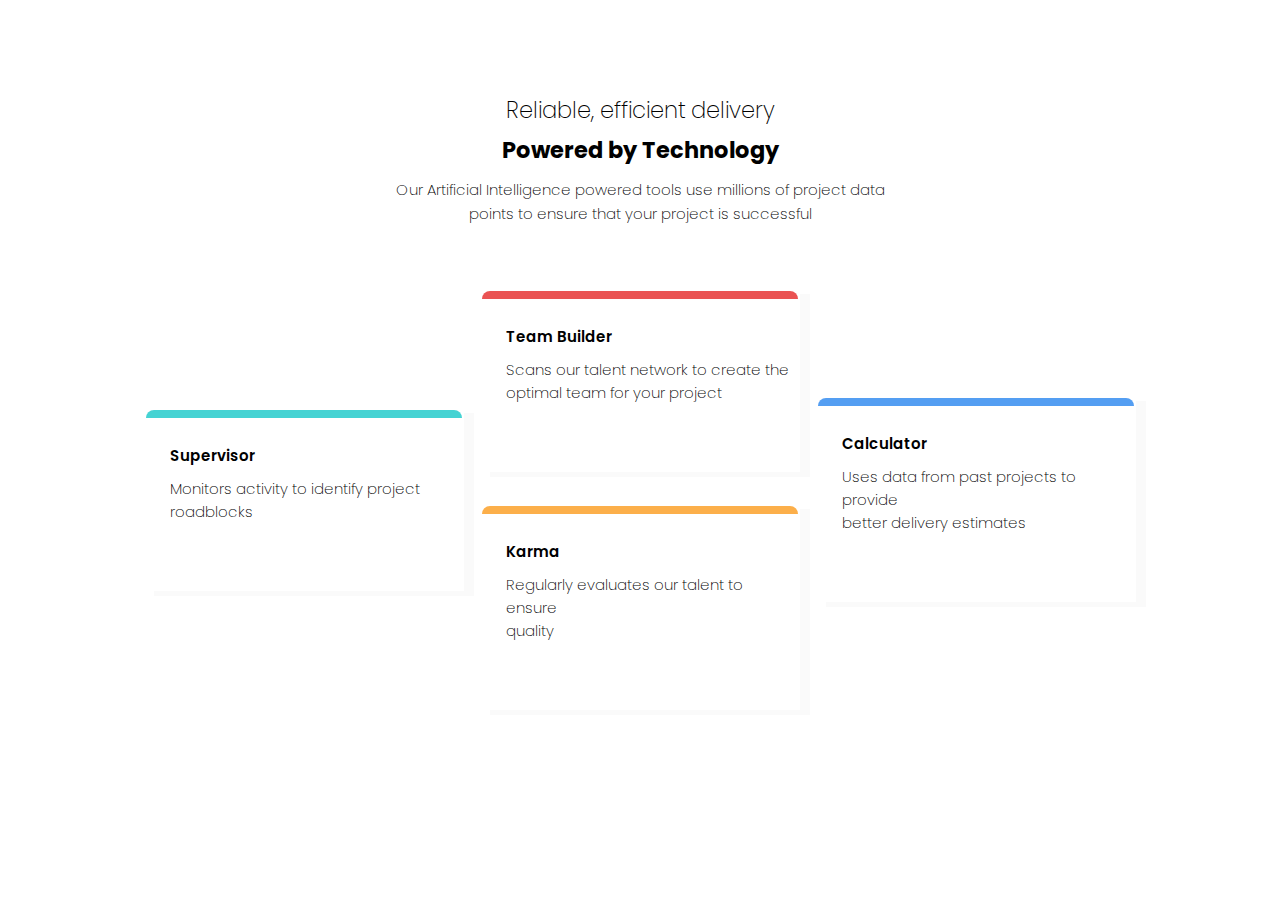
==== index.html @ 8b153cf7 "Update and rename main.html to index.html" ====
<!DOCTYPE html>
<html lang="en">
<head>
    <meta charset="UTF-8">
    <meta name="viewport" content="width=device-width, initial-scale=1.0">
    <link rel="stylesheet" href="style.css">
    <link rel="preconnect" href="https://fonts.googleapis.com">
    <link rel="preconnect" href="https://fonts.gstatic.com" crossorigin>
    <link href="https://fonts.googleapis.com/css2?family=Poppins:wght@200;400;600&display=swap" rel="stylesheet">
    <title>4 card selector</title>
</head>
<body>
    <div class="mainwrapper">

        <header>

            <div class="headerwrap">

                <h2 style="font-weight: 200;">  Reliable, efficient delivery</h2>
                <h2>  Powered by Technology</h2>
                <p> Our Artificial Intelligence powered tools use millions of project data <br> points 
                    to ensure that your project is successful</p>

            </div>

        </header>

        <main>
            <div class="mainwrap">

                <div class="item1">
                    <table class="supervisor">
                        <tr>
                            <td class="top1">

                            </td>
                        </tr>

                        <tr>
                            <td class="title">
                                Supervisor
                            </td>
                        </tr>

                        <tr>
                            <td class="txt">
                                Monitors activity to identify project <br> roadblocks
                            </td>
                        </tr>

                        <tr>
                            <td class="icon">
                                <img src="images/icon-supervisor.svg" alt="">
                            </td>
                        </tr>
                    </table>
                </div>

                <div class="item2">

                    <table class="teambuilder">
                        <tr>
                            <td class="top2">

                            </td>
                        </tr>

                        <tr>
                            <td class="title">
                                Team Builder
                            </td>
                        </tr>

                        <tr>
                            <td class="txt">
                                Scans our talent network to create the <br> optimal team for your project
                            </td>
                        </tr>

                        <tr>
                            <td class="icon">
                                <img src="images/icon-team-builder.svg" alt="">
                            </td>
                        </tr>
                    </table>

                    <table class="karma">
                        <tr>
                            <td class="top3">

                            </td>
                        </tr>

                        <tr>
                            <td class="title">
                                Karma
                            </td>
                        </tr>

                        <tr>
                            <td class="txt">
                                Regularly evaluates our talent to ensure <br> quality
                            </td>
                        </tr>

                        <tr>
                            <td class="icon">
                                <img src="images/icon-karma.svg" alt="">
                            </td>
                        </tr>

                    </table>

                </div>

                <div class="item3">

                    <table class="Calculator">

                        <tr>
                            <td class="top4">

                            </td>
                        </tr>

                        <tr>
                            <td class="title">
                                Calculator
                            </td>
                        </tr>

                        <tr>
                            <td class="txt">
                                Uses data from past projects to provide <br> better delivery estimates
                            </td>
                        </tr>

                        <tr>
                            <td class="icon">
                                <img src="images/icon-calculator.svg" alt="">
                            </td>
                        </tr>

                    </table>

                </div>
            </div>
        </main>





    </div>
</body>
</html>
---- style.css ----
* {
    margin: 0;
    padding: 0;
    box-sizing: border-box;
}

body {

    width: 100%;
    height: 100%;
    /* border: red 5px solid; */
    padding: 0.2rem;
    font-family: 'Poppins', sans-serif;
    font-size: 15px;

}

table {

    width: 100%;
    box-shadow: 10px 5px hsl(0, 0%, 98%);

}
.mainwrapper {

    /* border: blue 5px solid; */
    padding: 0.2rem;
    margin-top: 5rem;

}

.headerwrap {
    /* border: pink 5px solid; */
    text-align: center;
    padding: 0.2rem
}

.headerwrap h2{
    padding: 0.2rem;
}

.headerwrap p {
    padding: 0.5rem 0 3rem 0;
    line-height: 1.5rem;
    font-weight: 200;
}

main {

    display: flex;
    justify-content: center;
    
}

.mainwrap {
    /* border: green 5px solid; */
    display: flex;
    padding: 0.2rem;
    width: 80%;
    justify-content: center;
    align-items: center;
}

.item1, .item2, .item3 {
    /* border: black 5px solid; */
    width: 100%;
    padding: 0.5rem;
}

.karma {
    margin-top: 2rem;
}



.top1,
.top2,
.top3,
.top4 {

    height: 0.5rem;
    border-radius: 1rem 1rem 0 0;

}

.top1 {
    background-color: hsl(180, 62%, 55%);
}

.top2 {
    background-color: hsl(0, 78%, 62%);
}

.top3 {
    background-color: hsl(34, 97%, 64%);

}

.top4 {
    background-color: hsl(212, 86%, 64%);

}



.title {
    padding: 1.5rem 0 0.5rem 1.5rem;
    font-weight: 600;
}

.txt {
    font-weight: 200;
    padding: 0 0 0 1.5rem;
}

.icon {
    display: flex;
    justify-content: end;
    padding: 2rem;
}

@media (max-width:476px) {

    .mainwrap {
        display: block;
    }
}
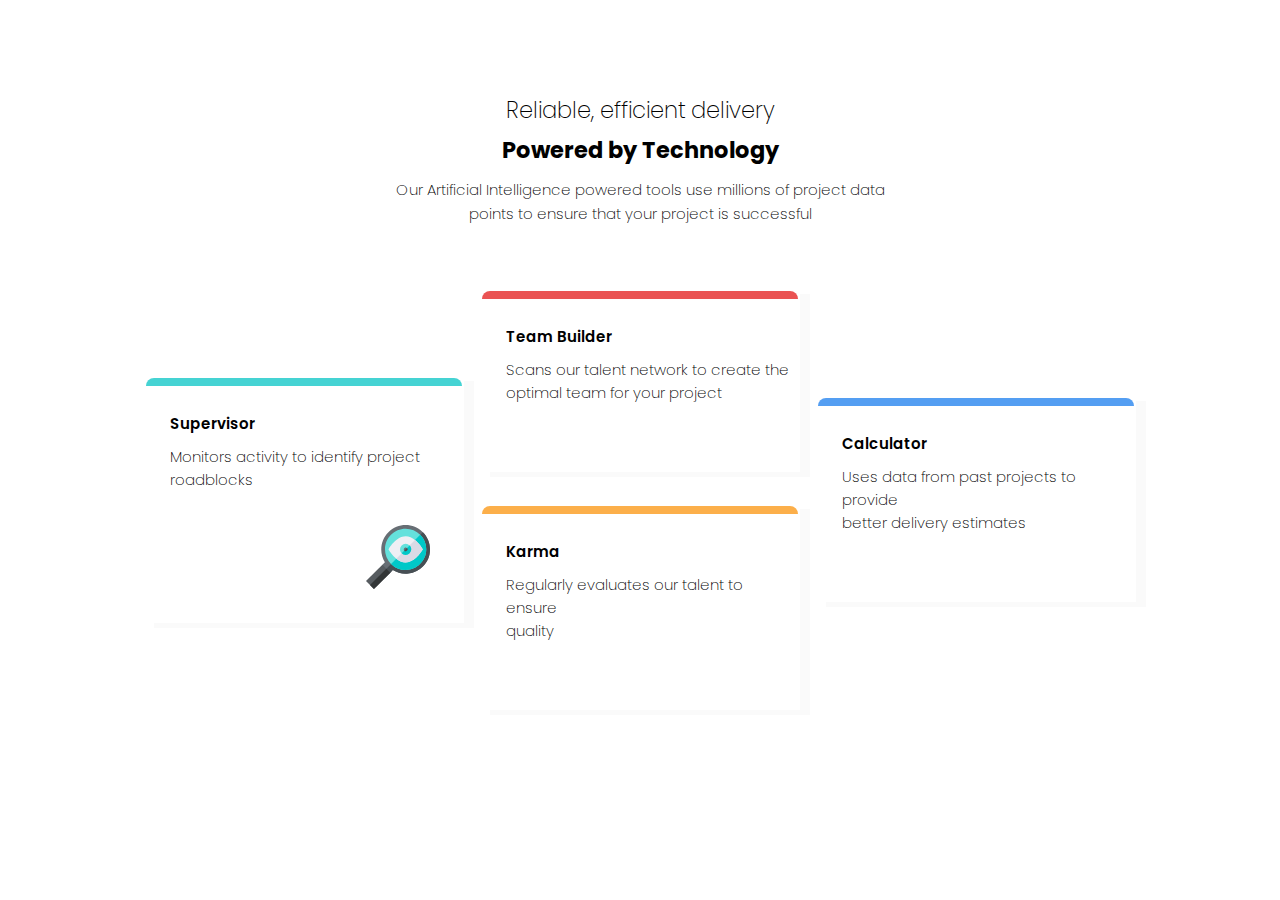
==== commit a67212b9: "Update index.html" ====
--- a/index.html
+++ b/index.html
@@ -50,7 +50,7 @@
 
                         <tr>
                             <td class="icon">
-                                <img src="images/icon-supervisor.svg" alt="">
+                                <img src="icon-supervisor.svg" alt="">
                             </td>
                         </tr>
                     </table>
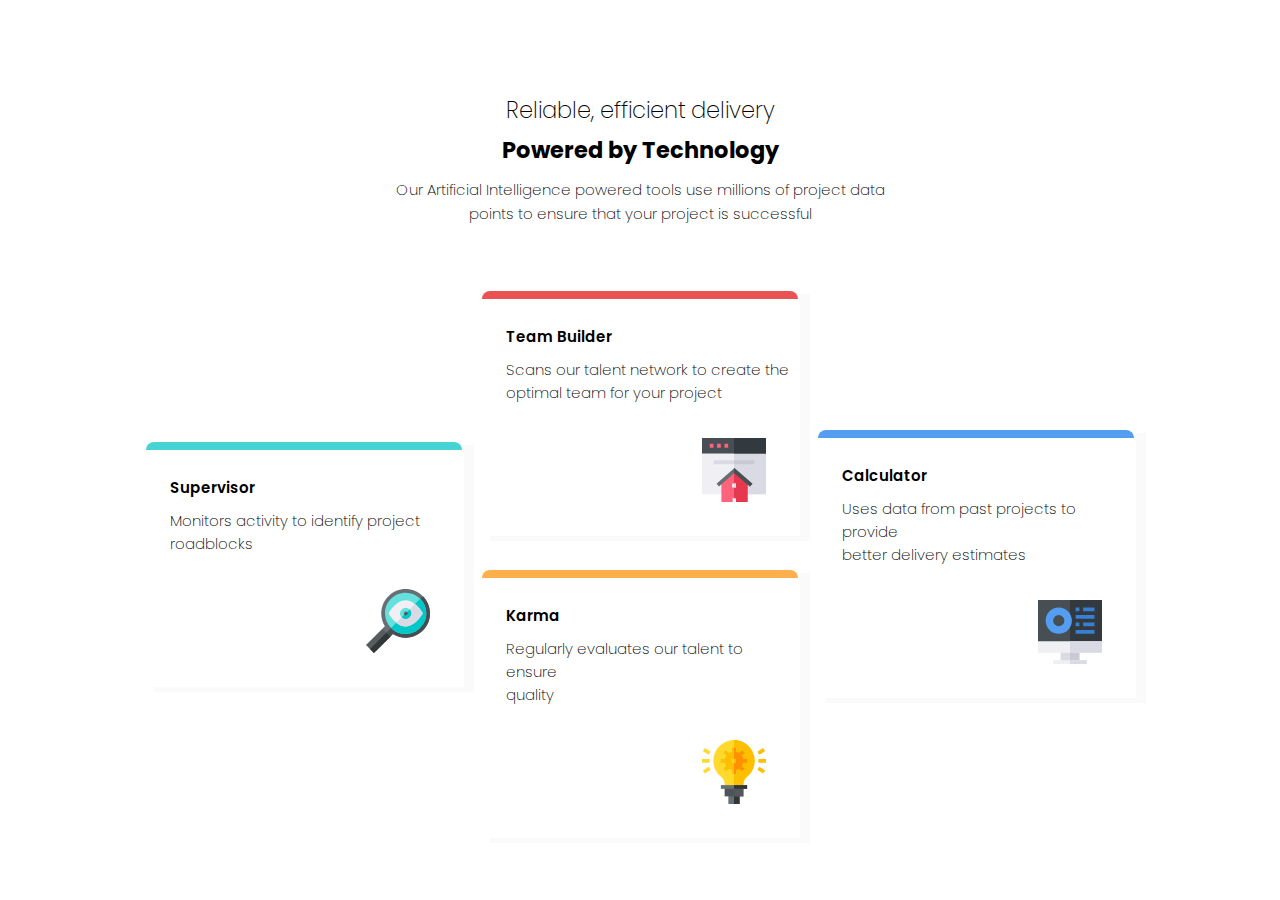
==== commit 8413291e: "Update index.html" ====
--- a/index.html
+++ b/index.html
@@ -79,7 +79,7 @@
 
                         <tr>
                             <td class="icon">
-                                <img src="images/icon-team-builder.svg" alt="">
+                                <img src="icon-team-builder.svg" alt="">
                             </td>
                         </tr>
                     </table>
@@ -105,7 +105,7 @@
 
                         <tr>
                             <td class="icon">
-                                <img src="images/icon-karma.svg" alt="">
+                                <img src="icon-karma.svg" alt="">
                             </td>
                         </tr>
 
@@ -137,7 +137,7 @@
 
                         <tr>
                             <td class="icon">
-                                <img src="images/icon-calculator.svg" alt="">
+                                <img src="icon-calculator.svg" alt="">
                             </td>
                         </tr>
 
